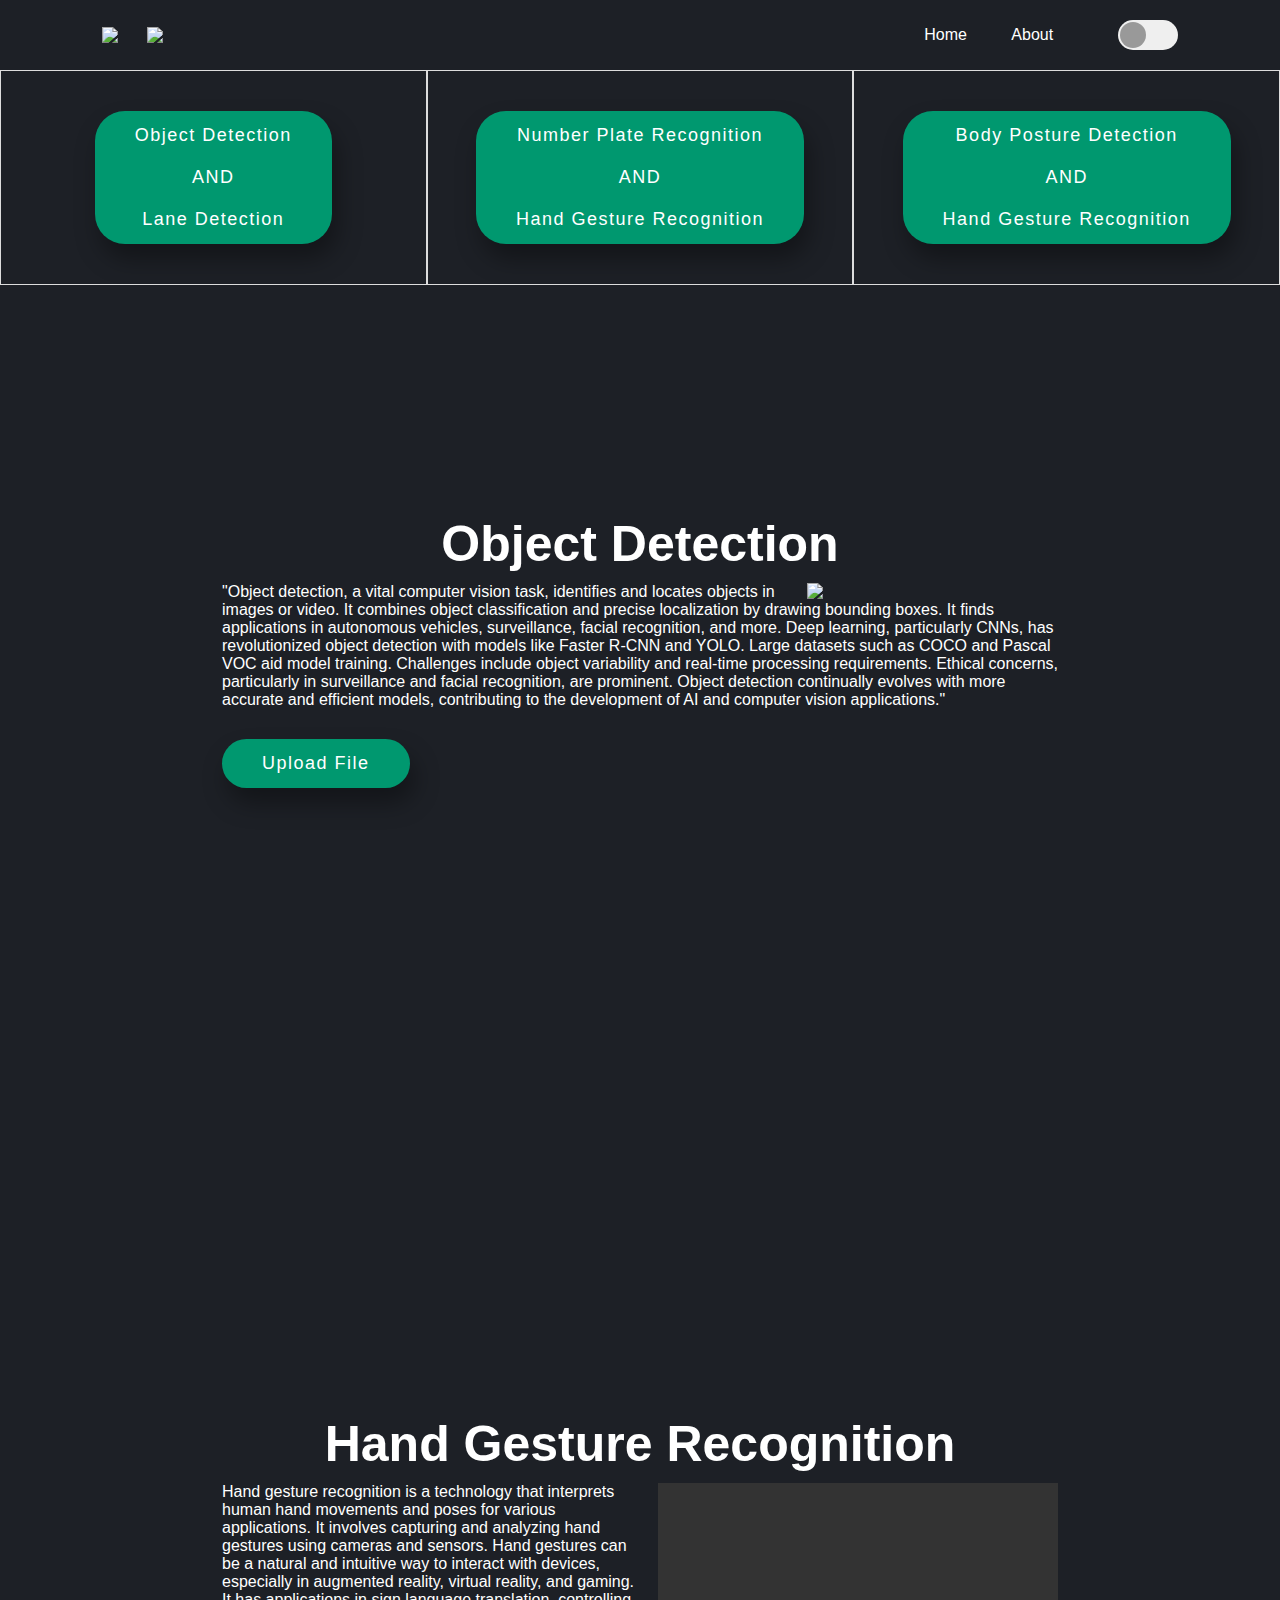
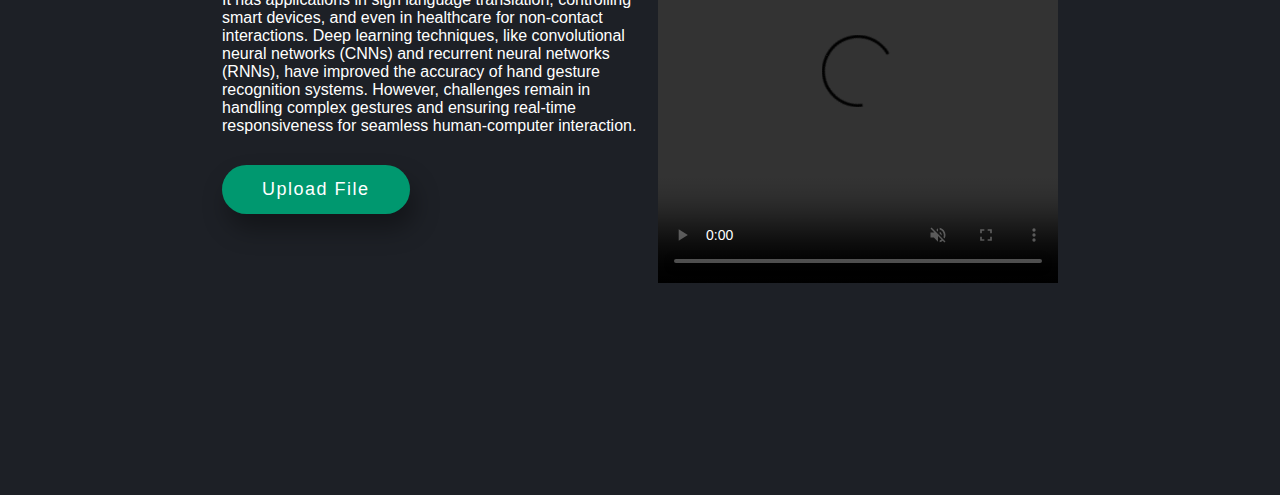
==== OBJ.html @ 9203414e "Add files via upload" ====
<!DOCTYPE html>
<html lang="en">
<head>
    <meta charset="UTF-8">
    <meta name="viewport" content="width=device-width, initial-scale=1.0">
    <title>Document</title>
    <link rel="stylesheet" href="style.css">
    <link rel="stylesheet" href="style1.css">
</head>
<body>
<div class="hero">
    <nav>
        <img src="images/menu.png" class="menu-img">
        <img src="images/logo.jpeg" class="logo">
        <ul>
            <li><a href=""></a></li>
            <li><a href="">Home</a></li>
            <li><a href="">About</a></li>
            <li><a href=""></a></li>
        </ul>
        <button type="button" onclick="toggleBtn()" id="btn"><span></span></button>
    </nav>

<div class="container">
    <div class="bcol">
      <div class="box">
        <a href="index.html" style="display: inline-block;
        text-transform: none;
        color: #fff;
        background: #00986f;
        text-align: center;
        padding: 14px 40px;
        font-size: 18px;
        letter-spacing: 1.5px;
        user-select: none;
        cursor: pointer;
        box-shadow: 5px 15px 25px rgba(0, 0, 0, 0.35);
        border-radius: 30px;
        margin-top: 30px;
        margin-bottom: 30px;
        text-decoration: none;">Object Detection<br><br>AND<br><br>Lane Detection</a><br>
      </div>
    </div>
    
    <div class="bcol">
      <div class="box">
        <!--<label for="uploadBtn">Number Plate Recognition</label><br>-->
        <a href="index.html" style="display: inline-block;
        text-transform: none;
        color: #fff;
        background: #00986f;
        text-align: center;
        padding: 14px 40px;
        font-size: 18px;
        letter-spacing: 1.5px;
        user-select: none;
        cursor: pointer;
        box-shadow: 5px 15px 25px rgba(0, 0, 0, 0.35);
        border-radius: 30px;
        margin-top: 30px;  margin-bottom: 30px;
        text-decoration: none;">Number Plate Recognition<br><br>AND<br><br>Hand Gesture Recognition</a><br>
      </div>
    </div>
    
    <div class="bcol">
      <div class="box">
       
        <a href="index.html" style="display: inline-block;
        text-transform: none;
        color: #fff;
        background: #00986f;
        text-align: center;
        padding: 14px 40px;
        font-size: 18px;
        letter-spacing: 1.5px;
        user-select: none;
        cursor: pointer;
        box-shadow: 5px 15px 25px rgba(0, 0, 0, 0.35);
        border-radius: 30px;
        margin-top: 30px;  margin-bottom: 30px;
        text-decoration: none;">Body Posture Detection<br><br>AND<br><br>Hand Gesture Recognition</a><br>
      </div>
    </div>
  </div>
  


<div class="hero">
    <div class="pos_cen">
        <h2 style="text-align: center;margin-top: 10px; margin-bottom: 10px; font-size: 50px;">Object Detection</h2>
        <img class="img_deg" src="images/OD.png" style="margin-left: 20px;">
        <p>"Object detection, a vital computer vision task, identifies and locates objects in images or video. It combines object classification and precise localization by drawing bounding boxes. It finds applications in autonomous vehicles, surveillance, facial recognition, and more. Deep learning, particularly CNNs, has revolutionized object detection with models like Faster R-CNN and YOLO. Large datasets such as COCO and Pascal VOC aid model training. Challenges include object variability and real-time processing requirements. Ethical concerns, particularly in surveillance and facial recognition, are prominent. Object detection continually evolves with more accurate and efficient models, contributing to the development of AI and computer vision applications."</p>
        <input type="file" id="uploadBtn">
        <label for="uploadBtn">Upload File</label>
    </div>
</div>

<div class="hero" style="max-height: 10px;">
    <div class="pos_cen">
        <h2 style="text-align: center; margin-top: 10px;  margin-bottom: 10px; font-size: 50px;">Hand Gesture Recognition</h2>
        <video controls muted loop src="images/HandGesture.mp4" class="img_deg" style="margin-left: 20px; width: 400px; height: 400px;">
        <source src="images/HandGesture.mp4">
        This browser does not support HTML5
        </video>
        <p>Hand gesture recognition is a technology that interprets human hand movements and poses for various applications. It involves capturing and analyzing hand gestures using cameras and sensors. Hand gestures can be a natural and intuitive way to interact with devices, especially in augmented reality, virtual reality, and gaming. It has applications in sign language translation, controlling smart devices, and even in healthcare for non-contact interactions. Deep learning techniques, like convolutional neural networks (CNNs) and recurrent neural networks (RNNs), have improved the accuracy of hand gesture recognition systems. However, challenges remain in handling complex gestures and ensuring real-time responsiveness for seamless human-computer interaction.</p>        <input type="file" id="uploadBtn">
        <label for="uploadBtn">Upload File</label>
    </div>
</div>



<script>
    var btn = document.getElementById("btn");
    var light = document.getElementById("light");

    function toggleBtn(){
        btn.classList.toggle("active");
        light.classList.toggle("on");
    }
</script>
</body>
</html>
---- style.css ----
*{
    margin: 0;
    padding: 0;
    font-family: 'poppins', sans-serif;
    box-sizing: border-box;
}

.hero{
    background: #1d2026;
    min-height: 100vh;
    width: 100%;
    color: #fff;
    position: relative;
}
nav{
    display: flex;
    align-items: center;
    padding: 20px 8%;
}
nav .menu-img{
    width: 25px;
    margin-right: 20px;
    cursor: pointer;
}
nav .logo{
    width: 100px;
    cursor: pointer;
}
nav ul{
    flex: 1;
    text-align: right;
}
nav ul li{
    display: inline-block;
    list-style: none;
    margin: 0 20px;
}
nav ul li a{
    text-decoration: none;
    color: #fff;
}
button{
    background: #efefef;
    height: 30px;
    width: 60px;
    border-radius: 20px;
    border: 0;
    outline: 0;
    cursor: pointer;
    transition: background 0.5s;
}

button span{
    display: block;
    background: #999;
    height: 26px;
    width: 26px;
    border-radius: 50%;
    margin-left: 2px;
    transition: background 0.5s, margin-left 0.5s;
}
.lamp-container{
    position: absolute;
    top: -20px;
    left: 22%;
    width: 200px;
}
.lamp{
    width: 100%;
}
.light{
    position: absolute;
    top: 97%;
    left: 50%;
    transform: translateX(-50%);
    width: 700px;
    margin-left: -10px;
    opacity: 0;
    transition: opacity 0.5s;
}
.text-container{
    max-width: 600px;
    margin-top: 7%;
    margin-left: 50%;
}
.text-container h1{
    font-size: 60px;
    font-weight: 400;
}
.text-container a{
    text-decoration: none;
    background: #00986f;
    padding: 14px 40px;
    display: inline-block;
    color: #fff;
    font-size: 18px;
    margin-top: 30px;
    border-radius: 30px;
}
.control{
    display: flex;
    align-items: center;
    justify-content: flex-end;
    margin-top: 150px;
}
.control .line{
    width: 250px;
    height: 4px;
    background: #fff;
    margin: 0 20px;
    border-radius: 2px;
}
.control .line span{
    width: 50%;
    height: 8px;
    margin-top: -2px;
    border-radius: 4px;
    background: #00986f;
    display: block;
}
.active{
    background: green;
}
.active span{
    background: #fff;
    margin-left: 31px;
}
.on{
    opacity: 1;
}

/*----Page - Description for the workings -----*/
.img_deg{
    float: right;
    width: 30%;
}

.pos_cen
{
    position: absolute;
    width: 70%;
    left: 15%;
    top: 20%;
    padding: 30px;
}

/*--- Upload Button ---*/
input[type="file"]{
    display: none;
}
label{
    display: inline-block;
    text-transform: none;
    color: #fff;
    background: #00986f;
    text-align: center;
    padding: 14px 40px;
    font-size: 18px;
    letter-spacing: 1.5px;
    user-select: none;
    cursor: pointer;
    box-shadow: 5px 15px 25px rgba(0, 0, 0, 0.35);
    border-radius: 30px;
    margin-top: 30px;
}
label i{
    font-size: 20px;
    margin-right: 10px;
}
label:active{
    transform: scale(0.9);
}






.container {
    display: flex;
  }
  
  .bcol {
    background: #1d2026;
    flex: 1;
    margin: 0 0%; /* Adjust margin as needed for spacing */
  }
  
  .box {
    border: 1px solid #ddd;
    padding: 10px;
    margin-bottom: 10px;
    text-align: center; /* Center-align text */
  }
---- style1.css ----
.img_deg
{
    float: right;
}
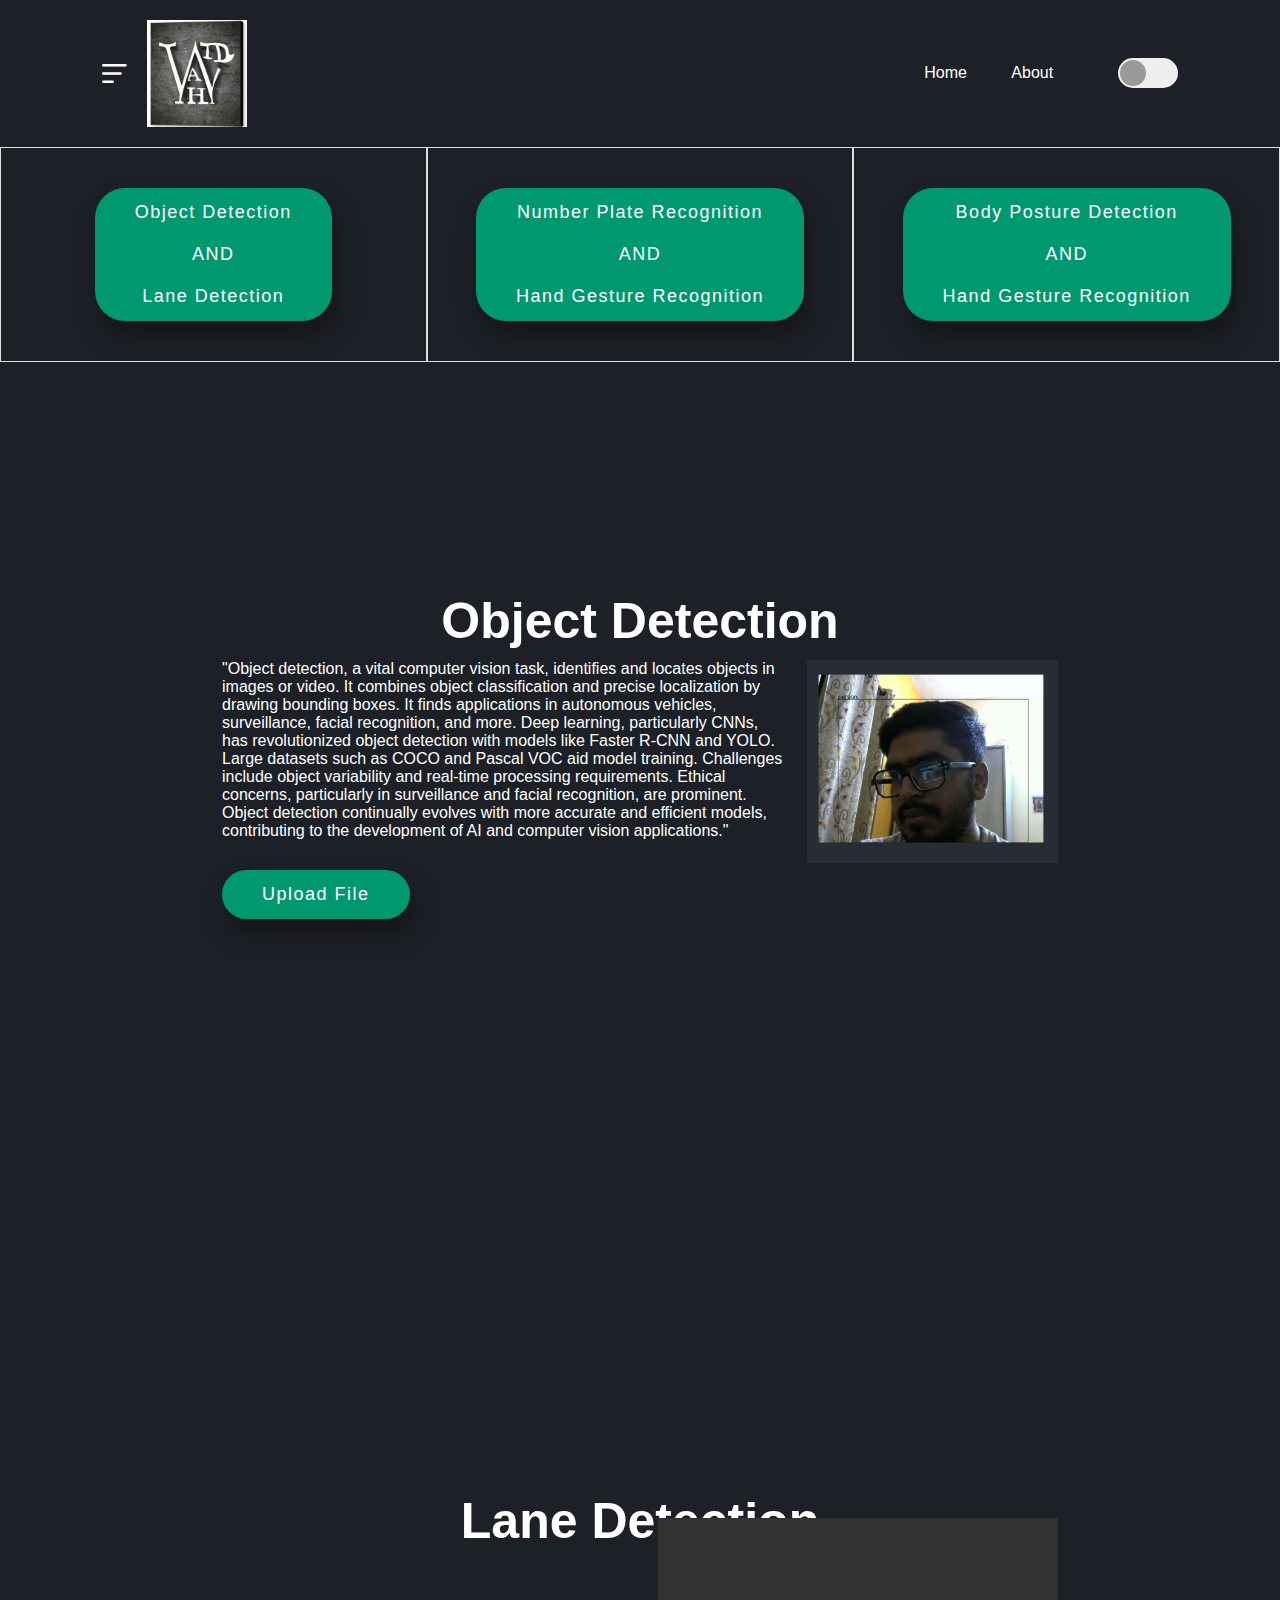
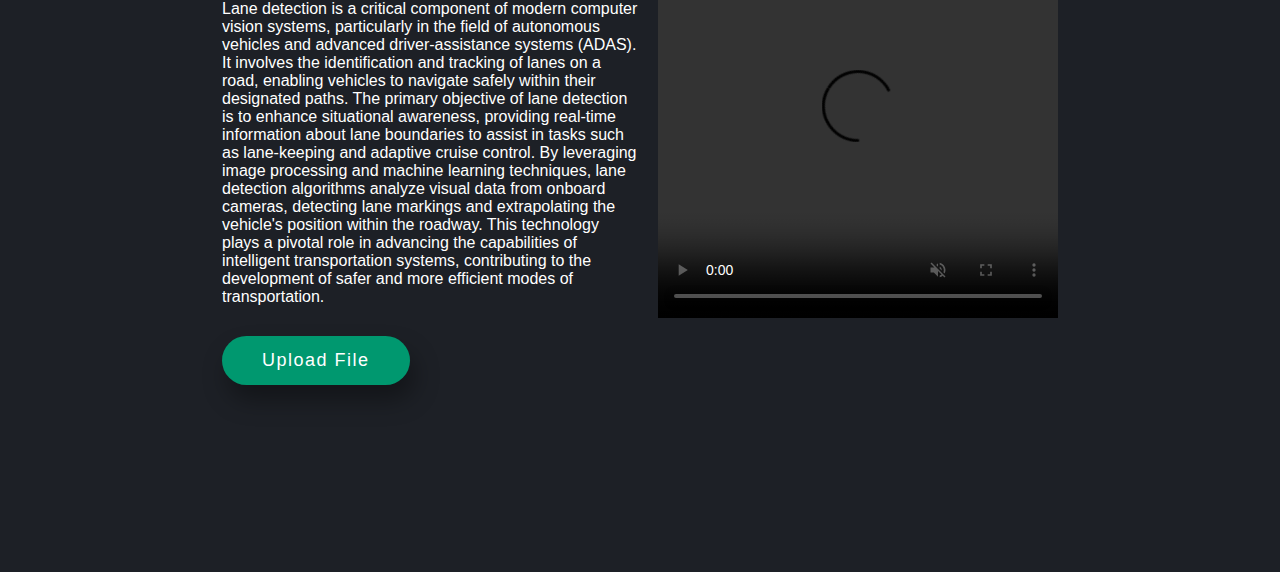
==== commit c46d5318: "Update OBJ.html" ====
--- a/OBJ.html
+++ b/OBJ.html
@@ -97,12 +97,12 @@
 
 <div class="hero" style="max-height: 10px;">
     <div class="pos_cen">
-        <h2 style="text-align: center; margin-top: 10px;  margin-bottom: 10px; font-size: 50px;">Hand Gesture Recognition</h2>
-        <video controls muted loop src="images/HandGesture.mp4" class="img_deg" style="margin-left: 20px; width: 400px; height: 400px;">
-        <source src="images/HandGesture.mp4">
+        <h2 style="text-align: center; margin-top: 10px;  margin-bottom: 10px; font-size: 50px;">Lane Detection</h2>
+        <video controls muted loop src="images/LaneDetection.mp4" class="img_deg" style="margin-left: 20px; width: 400px; height: 400px; margin-top: -5%;">
+        <source src="images/LaneDetection.mp4">
         This browser does not support HTML5
         </video>
-        <p>Hand gesture recognition is a technology that interprets human hand movements and poses for various applications. It involves capturing and analyzing hand gestures using cameras and sensors. Hand gestures can be a natural and intuitive way to interact with devices, especially in augmented reality, virtual reality, and gaming. It has applications in sign language translation, controlling smart devices, and even in healthcare for non-contact interactions. Deep learning techniques, like convolutional neural networks (CNNs) and recurrent neural networks (RNNs), have improved the accuracy of hand gesture recognition systems. However, challenges remain in handling complex gestures and ensuring real-time responsiveness for seamless human-computer interaction.</p>        <input type="file" id="uploadBtn">
+        <p style="margin-top: 50px ;">Lane detection is a critical component of modern computer vision systems, particularly in the field of autonomous vehicles and advanced driver-assistance systems (ADAS). It involves the identification and tracking of lanes on a road, enabling vehicles to navigate safely within their designated paths. The primary objective of lane detection is to enhance situational awareness, providing real-time information about lane boundaries to assist in tasks such as lane-keeping and adaptive cruise control. By leveraging image processing and machine learning techniques, lane detection algorithms analyze visual data from onboard cameras, detecting lane markings and extrapolating the vehicle's position within the roadway. This technology plays a pivotal role in advancing the capabilities of intelligent transportation systems, contributing to the development of safer and more efficient modes of transportation.</p>
         <label for="uploadBtn">Upload File</label>
     </div>
 </div>
@@ -119,4 +119,4 @@
     }
 </script>
 </body>
-</html>+</html>
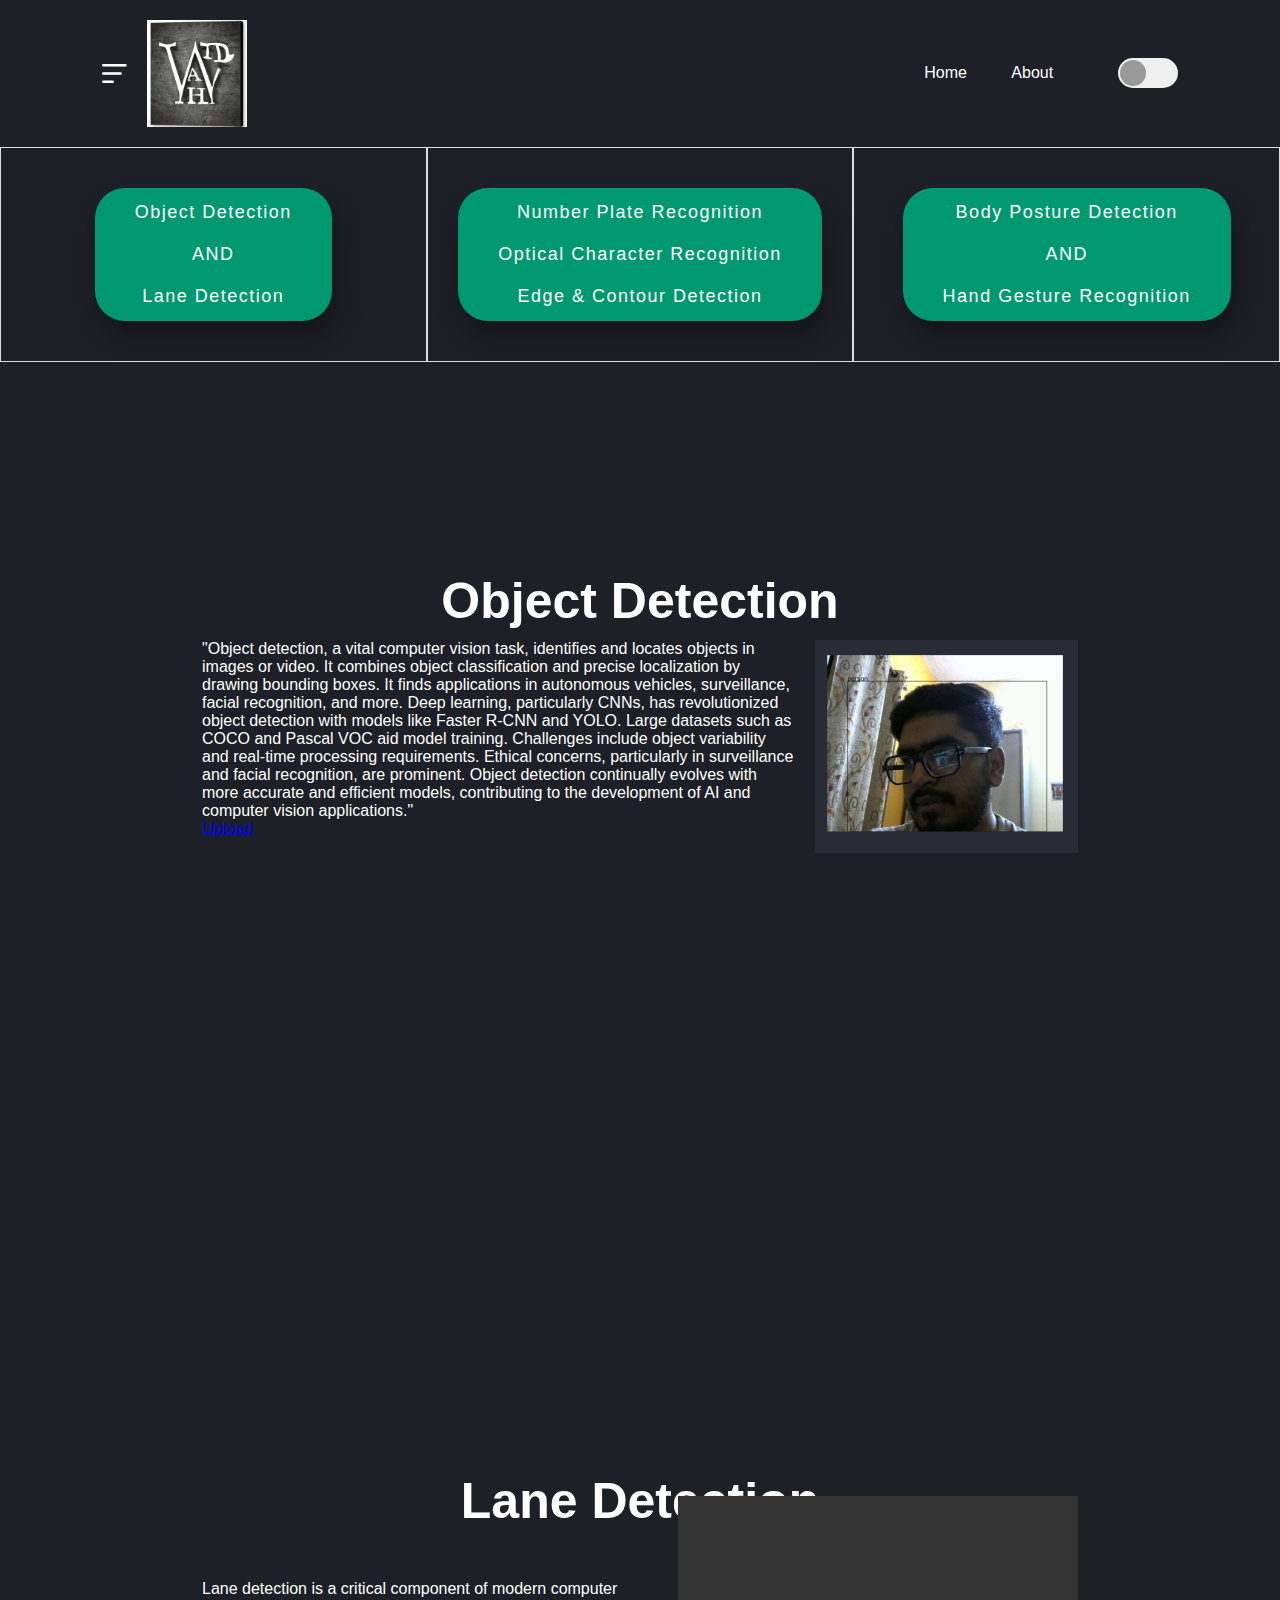
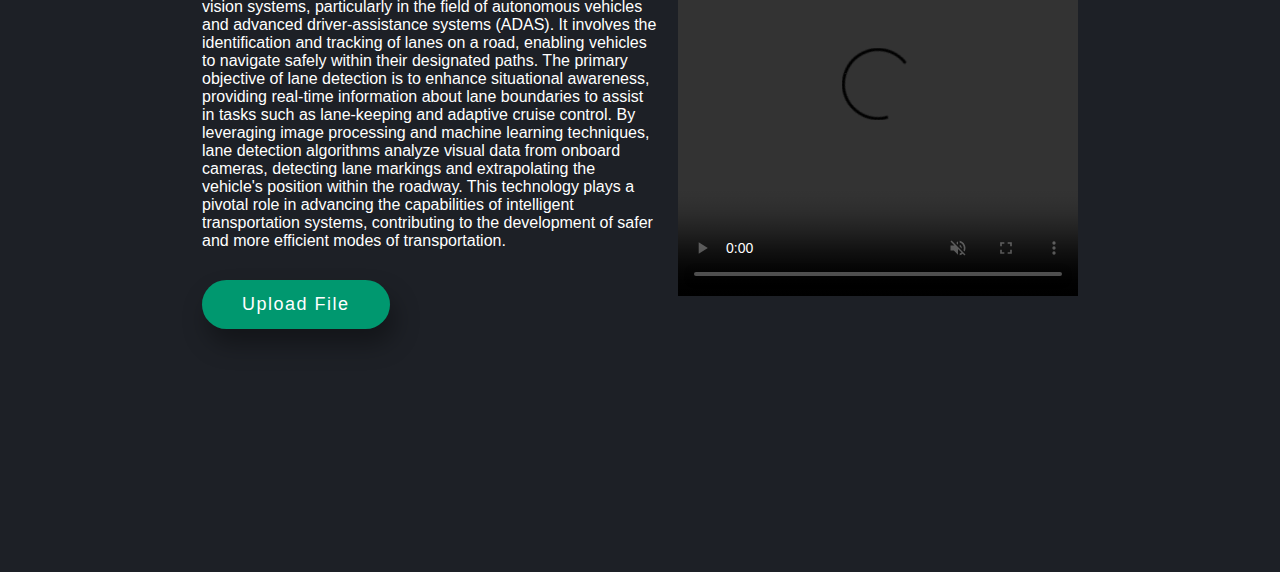
==== commit 920c92d4: "Add files via upload" ====
--- a/OBJ.html
+++ b/OBJ.html
@@ -14,7 +14,7 @@
         <img src="images/logo.jpeg" class="logo">
         <ul>
             <li><a href=""></a></li>
-            <li><a href="">Home</a></li>
+            <li><a href="index.html">Home</a></li>
             <li><a href="">About</a></li>
             <li><a href=""></a></li>
         </ul>
@@ -24,7 +24,7 @@
 <div class="container">
     <div class="bcol">
       <div class="box">
-        <a href="index.html" style="display: inline-block;
+        <a href="OBJ.html" style="display: inline-block;
         text-transform: none;
         color: #fff;
         background: #00986f;
@@ -45,7 +45,7 @@
     <div class="bcol">
       <div class="box">
         <!--<label for="uploadBtn">Number Plate Recognition</label><br>-->
-        <a href="index.html" style="display: inline-block;
+        <a href="OCR.html" style="display: inline-block;
         text-transform: none;
         color: #fff;
         background: #00986f;
@@ -58,14 +58,14 @@
         box-shadow: 5px 15px 25px rgba(0, 0, 0, 0.35);
         border-radius: 30px;
         margin-top: 30px;  margin-bottom: 30px;
-        text-decoration: none;">Number Plate Recognition<br><br>AND<br><br>Hand Gesture Recognition</a><br>
+        text-decoration: none;">Number Plate Recognition<br><br>Optical Character Recognition<br><br>Edge & Contour Detection </a><br>
       </div>
     </div>
     
     <div class="bcol">
       <div class="box">
        
-        <a href="index.html" style="display: inline-block;
+        <a href="HAND.html" style="display: inline-block;
         text-transform: none;
         color: #fff;
         background: #00986f;
@@ -91,7 +91,7 @@
         <img class="img_deg" src="images/OD.png" style="margin-left: 20px;">
         <p>"Object detection, a vital computer vision task, identifies and locates objects in images or video. It combines object classification and precise localization by drawing bounding boxes. It finds applications in autonomous vehicles, surveillance, facial recognition, and more. Deep learning, particularly CNNs, has revolutionized object detection with models like Faster R-CNN and YOLO. Large datasets such as COCO and Pascal VOC aid model training. Challenges include object variability and real-time processing requirements. Ethical concerns, particularly in surveillance and facial recognition, are prominent. Object detection continually evolves with more accurate and efficient models, contributing to the development of AI and computer vision applications."</p>
         <input type="file" id="uploadBtn">
-        <label for="uploadBtn">Upload File</label>
+        <a href="http://localhost:3000/rundev">Upload</a>
     </div>
 </div>
 
@@ -119,4 +119,4 @@
     }
 </script>
 </body>
-</html>
+</html>--- a/style.css
+++ b/style.css
@@ -141,7 +141,7 @@
     width: 70%;
     left: 15%;
     top: 20%;
-    padding: 30px;
+    padding: 10px;
 }
 
 /*--- Upload Button ---*/
@@ -178,6 +178,8 @@
 
 .container {
     display: flex;
+    margin-top: 30px;
+    margin-bottom: 30px;
   }
   
   .bcol {
@@ -192,4 +194,87 @@
     margin-bottom: 10px;
     text-align: center; /* Center-align text */
   }
-  +  
+
+
+
+
+
+
+
+
+  .container{
+    width: 100%;
+    min-height: 100%;
+    background: #1d2026;
+    display: flex;
+    align-items: center;
+    justify-content: center;
+    margin-bottom: 0;
+    margin-top: 0;
+}  
+.testimonial{
+    width: 90%;
+    max-width: 800px;
+    margin: auto;   
+    margin-bottom: 0; 
+}
+.testimonial-text{
+    background: #ff0058;
+    color: #fff;
+    width: 100%;
+    height: 350px;
+    position: relative;
+    box-shadow: 0 15px 20px rgba(0, 0, 0, 0.2);
+}
+.user-text{
+    width: 80%;
+    text-align: center;
+    line-height: 30px;
+    position: absolute;
+    top: 50%;
+    left: 50%;
+    transform: translate(-50%, -50%);
+    display: none;
+}
+.user-text .fas{
+    font-size: 30px;
+    margin-bottom: 50px;
+    margin-top: 20px;
+}
+.user-text span{
+    display: block;
+    font-size: 13px;
+    margin-top: 70px;
+    font-weight: 500;
+    text-transform: uppercase;
+}
+.testimonial-pic{
+    margin-top: 30px;
+    display: flex;
+    align-items: center;
+    justify-content: center;
+}
+.user-pic{
+    width: 65px;
+    padding: 5px;
+    border-radius: 50%;
+    margin: 10px;
+    cursor: pointer;
+}
+.user-text.active-text{
+    display: block;
+    animation: moveup 3s linear forwards;
+}
+.user-pic.active-pic{
+    width: 100px;
+    border: 3px solid #ff0058;
+}
+@keyframes moveup{
+    0%{
+        margin-top: 25px;
+    }
+    100%{
+        margin-top: 0px;
+    }
+}